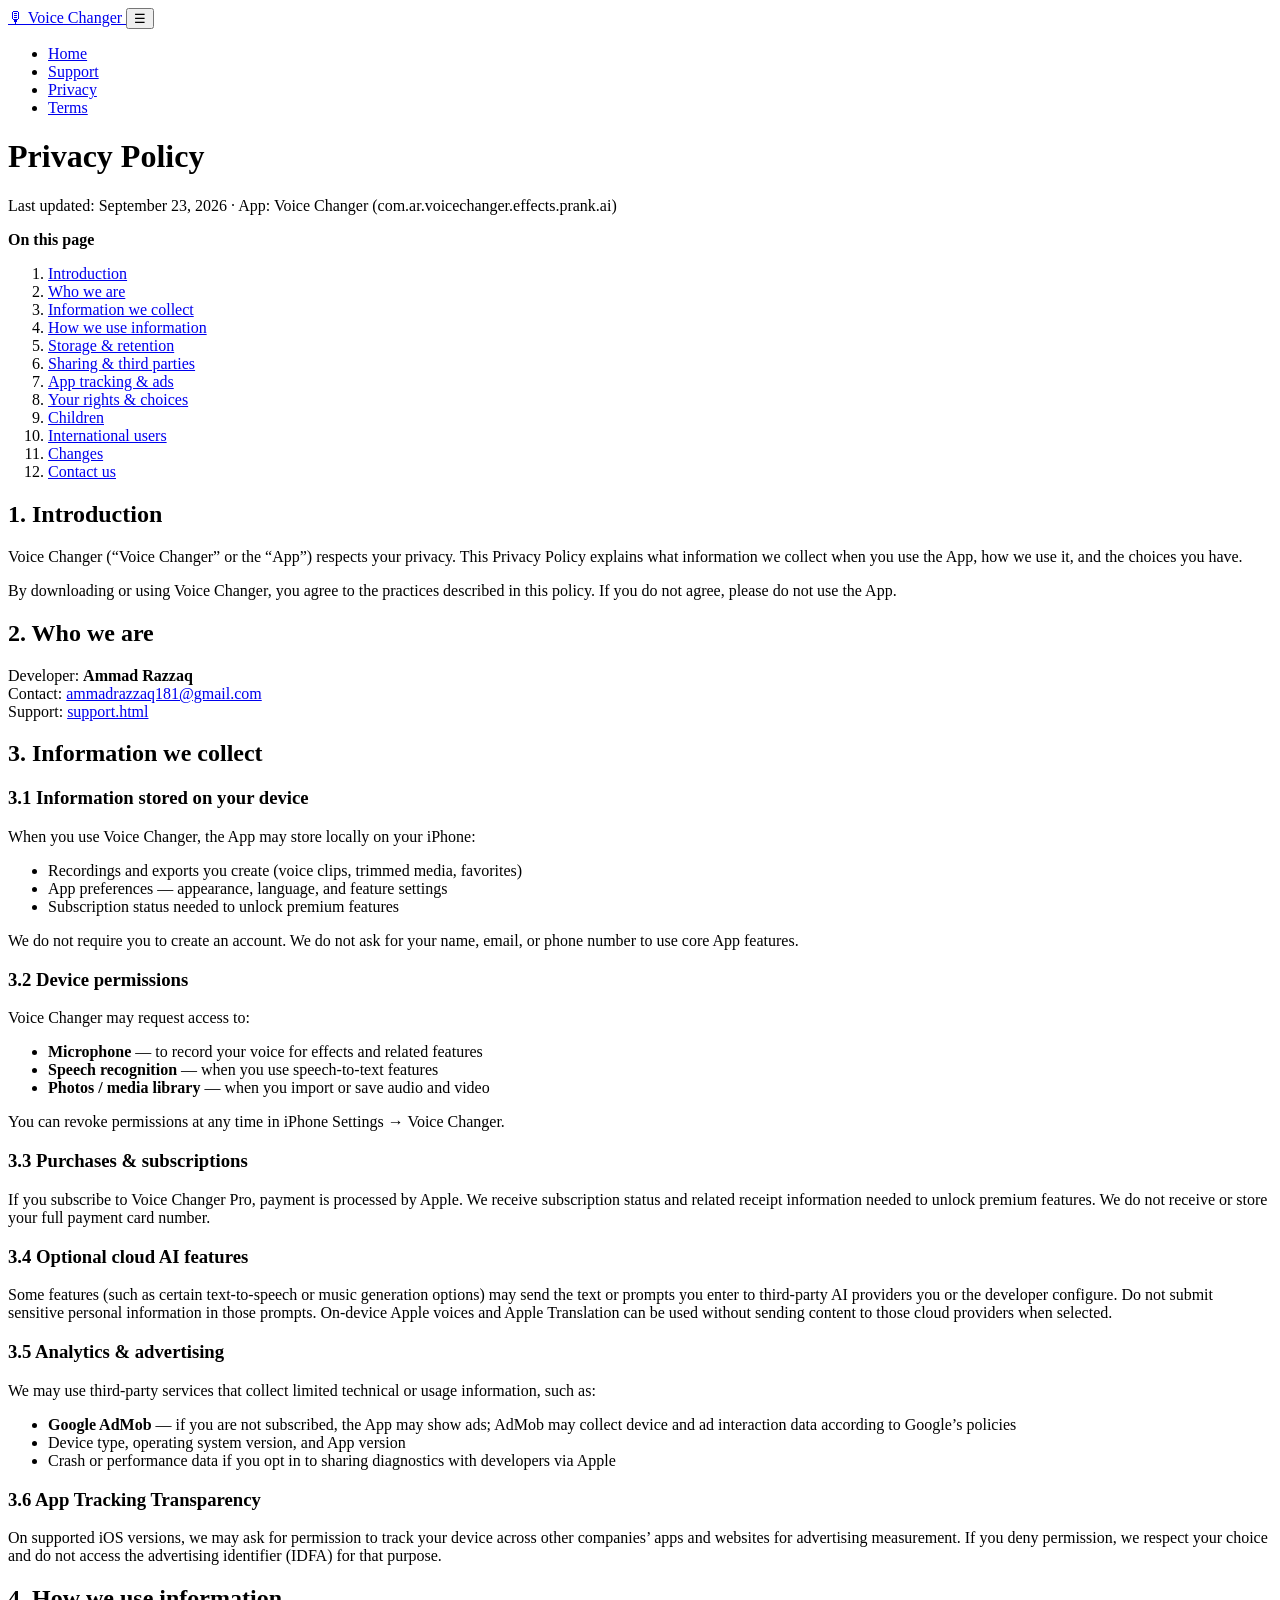
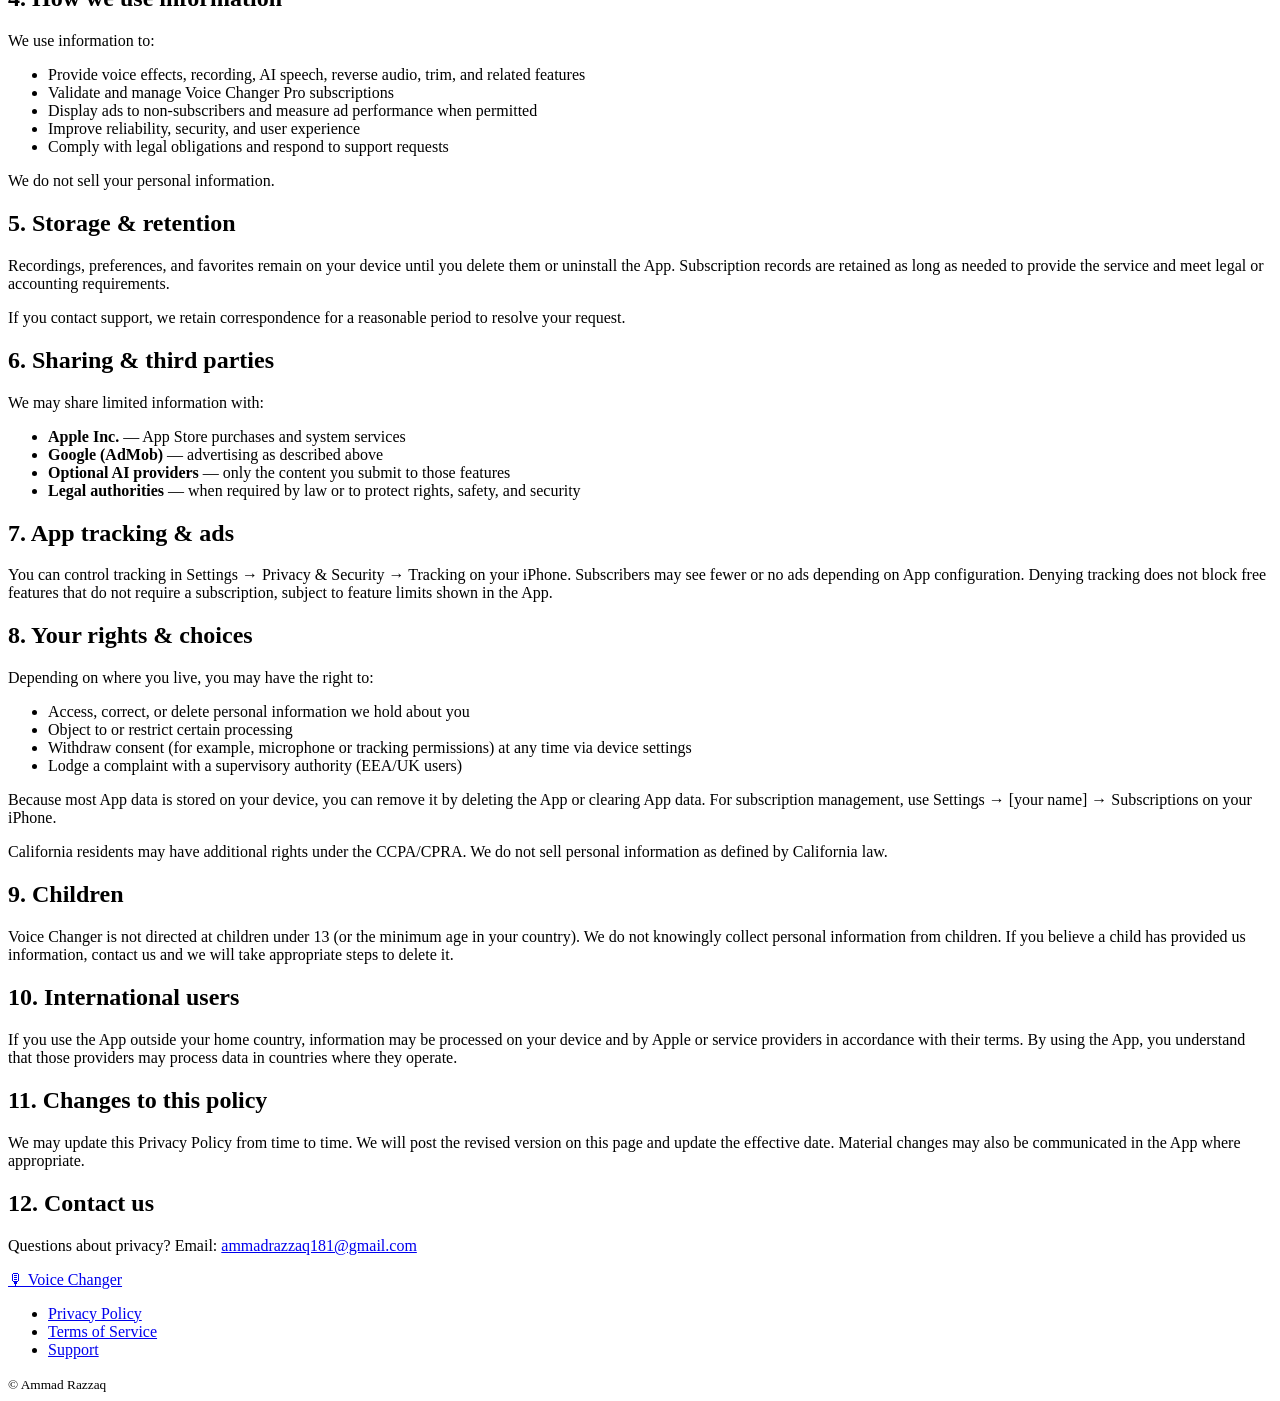
==== privacy.html @ 70573726 "Add privacy policy for Voice Changer app This file contains the privacy policy for the Voice Changer" ====
<!DOCTYPE html>
<html lang="en">
<head>
  <meta charset="utf-8" />
  <meta name="viewport" content="width=device-width, initial-scale=1" />
  <meta name="description" content="Privacy Policy for Voice Changer by Ammad Razzaq." />
  <title>Privacy Policy — Voice Changer</title>
  <link rel="preconnect" href="https://fonts.googleapis.com" />
  <link rel="preconnect" href="https://fonts.gstatic.com" crossorigin />
  <link href="https://fonts.googleapis.com/css2?family=DM+Sans:ital,opsz,wght@0,9..40,400;0,9..40,500;0,9..40,600;0,9..40,700;1,9..40,400&family=JetBrains+Mono:wght@400;500&family=Sora:wght@600;700&display=swap" rel="stylesheet" />
  <link rel="stylesheet" href="css/site.css" />
</head>
<body>
  <nav class="site-nav" aria-label="Primary">
    <div class="wrap site-nav__inner">
      <a class="brand" href="index.html">
        <span class="brand__mark" aria-hidden="true">🎙</span>
        Voice Changer
      </a>
      <button class="nav-toggle" type="button" data-nav-toggle aria-expanded="false" aria-label="Menu">☰</button>
      <ul class="nav-links" data-nav-menu>
        <li><a href="index.html">Home</a></li>
        <li><a href="support.html">Support</a></li>
        <li><a href="privacy.html" aria-current="page">Privacy</a></li>
        <li><a href="terms.html">Terms</a></li>
      </ul>
    </div>
  </nav>

  <header class="page-header wrap--legal wrap">
    <h1>Privacy Policy</h1>
    <p class="meta">Last updated: September 23, 2026 · App: Voice Changer (com.ar.voicechanger.effects.prank.ai)</p>
  </header>

  <main class="wrap wrap--legal">
    <article class="legal-card">
      <nav class="toc" aria-label="On this page">
        <strong>On this page</strong>
        <ol>
          <li><a href="#introduction">Introduction</a></li>
          <li><a href="#who">Who we are</a></li>
          <li><a href="#collect">Information we collect</a></li>
          <li><a href="#use">How we use information</a></li>
          <li><a href="#storage">Storage &amp; retention</a></li>
          <li><a href="#sharing">Sharing &amp; third parties</a></li>
          <li><a href="#tracking">App tracking &amp; ads</a></li>
          <li><a href="#rights">Your rights &amp; choices</a></li>
          <li><a href="#children">Children</a></li>
          <li><a href="#international">International users</a></li>
          <li><a href="#changes">Changes</a></li>
          <li><a href="#contact">Contact us</a></li>
        </ol>
      </nav>

      <h2 id="introduction">1. Introduction</h2>
      <p>
        Voice Changer (“Voice Changer” or the “App”) respects your privacy. This Privacy Policy explains what information we collect when you use the App, how we use it, and the choices you have.
      </p>
      <p>
        By downloading or using Voice Changer, you agree to the practices described in this policy. If you do not agree, please do not use the App.
      </p>

      <h2 id="who">2. Who we are</h2>
      <p>
        Developer: <strong>Ammad Razzaq</strong><br />
        Contact: <a href="mailto:ammadrazzaq181@gmail.com">ammadrazzaq181@gmail.com</a><br />
        Support: <a href="support.html">support.html</a>
      </p>

      <h2 id="collect">3. Information we collect</h2>

      <h3>3.1 Information stored on your device</h3>
      <p>When you use Voice Changer, the App may store locally on your iPhone:</p>
      <ul>
        <li>Recordings and exports you create (voice clips, trimmed media, favorites)</li>
        <li>App preferences — appearance, language, and feature settings</li>
        <li>Subscription status needed to unlock premium features</li>
      </ul>
      <p>We do not require you to create an account. We do not ask for your name, email, or phone number to use core App features.</p>

      <h3>3.2 Device permissions</h3>
      <p>Voice Changer may request access to:</p>
      <ul>
        <li><strong>Microphone</strong> — to record your voice for effects and related features</li>
        <li><strong>Speech recognition</strong> — when you use speech-to-text features</li>
        <li><strong>Photos / media library</strong> — when you import or save audio and video</li>
      </ul>
      <p>You can revoke permissions at any time in iPhone Settings → Voice Changer.</p>

      <h3>3.3 Purchases &amp; subscriptions</h3>
      <p>
        If you subscribe to Voice Changer Pro, payment is processed by Apple. We receive subscription status and related receipt information needed to unlock premium features. We do not receive or store your full payment card number.
      </p>

      <h3>3.4 Optional cloud AI features</h3>
      <p>
        Some features (such as certain text-to-speech or music generation options) may send the text or prompts you enter to third-party AI providers you or the developer configure. Do not submit sensitive personal information in those prompts. On-device Apple voices and Apple Translation can be used without sending content to those cloud providers when selected.
      </p>

      <h3>3.5 Analytics &amp; advertising</h3>
      <p>We may use third-party services that collect limited technical or usage information, such as:</p>
      <ul>
        <li><strong>Google AdMob</strong> — if you are not subscribed, the App may show ads; AdMob may collect device and ad interaction data according to Google’s policies</li>
        <li>Device type, operating system version, and App version</li>
        <li>Crash or performance data if you opt in to sharing diagnostics with developers via Apple</li>
      </ul>

      <h3>3.6 App Tracking Transparency</h3>
      <p>
        On supported iOS versions, we may ask for permission to track your device across other companies’ apps and websites for advertising measurement. If you deny permission, we respect your choice and do not access the advertising identifier (IDFA) for that purpose.
      </p>

      <h2 id="use">4. How we use information</h2>
      <p>We use information to:</p>
      <ul>
        <li>Provide voice effects, recording, AI speech, reverse audio, trim, and related features</li>
        <li>Validate and manage Voice Changer Pro subscriptions</li>
        <li>Display ads to non-subscribers and measure ad performance when permitted</li>
        <li>Improve reliability, security, and user experience</li>
        <li>Comply with legal obligations and respond to support requests</li>
      </ul>
      <p>We do not sell your personal information.</p>

      <h2 id="storage">5. Storage &amp; retention</h2>
      <p>
        Recordings, preferences, and favorites remain on your device until you delete them or uninstall the App. Subscription records are retained as long as needed to provide the service and meet legal or accounting requirements.
      </p>
      <p>If you contact support, we retain correspondence for a reasonable period to resolve your request.</p>

      <h2 id="sharing">6. Sharing &amp; third parties</h2>
      <p>We may share limited information with:</p>
      <ul>
        <li><strong>Apple Inc.</strong> — App Store purchases and system services</li>
        <li><strong>Google (AdMob)</strong> — advertising as described above</li>
        <li><strong>Optional AI providers</strong> — only the content you submit to those features</li>
        <li><strong>Legal authorities</strong> — when required by law or to protect rights, safety, and security</li>
      </ul>

      <h2 id="tracking">7. App tracking &amp; ads</h2>
      <p>
        You can control tracking in Settings → Privacy &amp; Security → Tracking on your iPhone. Subscribers may see fewer or no ads depending on App configuration. Denying tracking does not block free features that do not require a subscription, subject to feature limits shown in the App.
      </p>

      <h2 id="rights">8. Your rights &amp; choices</h2>
      <p>Depending on where you live, you may have the right to:</p>
      <ul>
        <li>Access, correct, or delete personal information we hold about you</li>
        <li>Object to or restrict certain processing</li>
        <li>Withdraw consent (for example, microphone or tracking permissions) at any time via device settings</li>
        <li>Lodge a complaint with a supervisory authority (EEA/UK users)</li>
      </ul>
      <p>
        Because most App data is stored on your device, you can remove it by deleting the App or clearing App data. For subscription management, use Settings → [your name] → Subscriptions on your iPhone.
      </p>
      <p>California residents may have additional rights under the CCPA/CPRA. We do not sell personal information as defined by California law.</p>

      <h2 id="children">9. Children</h2>
      <p>
        Voice Changer is not directed at children under 13 (or the minimum age in your country). We do not knowingly collect personal information from children. If you believe a child has provided us information, contact us and we will take appropriate steps to delete it.
      </p>

      <h2 id="international">10. International users</h2>
      <p>
        If you use the App outside your home country, information may be processed on your device and by Apple or service providers in accordance with their terms. By using the App, you understand that those providers may process data in countries where they operate.
      </p>

      <h2 id="changes">11. Changes to this policy</h2>
      <p>
        We may update this Privacy Policy from time to time. We will post the revised version on this page and update the effective date. Material changes may also be communicated in the App where appropriate.
      </p>

      <h2 id="contact">12. Contact us</h2>
      <p>
        Questions about privacy? Email:
        <a href="mailto:ammadrazzaq181@gmail.com">ammadrazzaq181@gmail.com</a>
      </p>
    </article>
  </main>

  <footer class="site-footer">
    <div class="wrap site-footer__inner">
      <a class="brand" href="index.html">
        <span class="brand__mark" aria-hidden="true">🎙</span>
        Voice Changer
      </a>
      <ul class="footer-links">
        <li><a href="privacy.html">Privacy Policy</a></li>
        <li><a href="terms.html">Terms of Service</a></li>
        <li><a href="support.html">Support</a></li>
      </ul>
      <small>© <span id="year"></span> Ammad Razzaq</small>
    </div>
  </footer>

  <script src="js/site.js"></script>
</body>
</html>
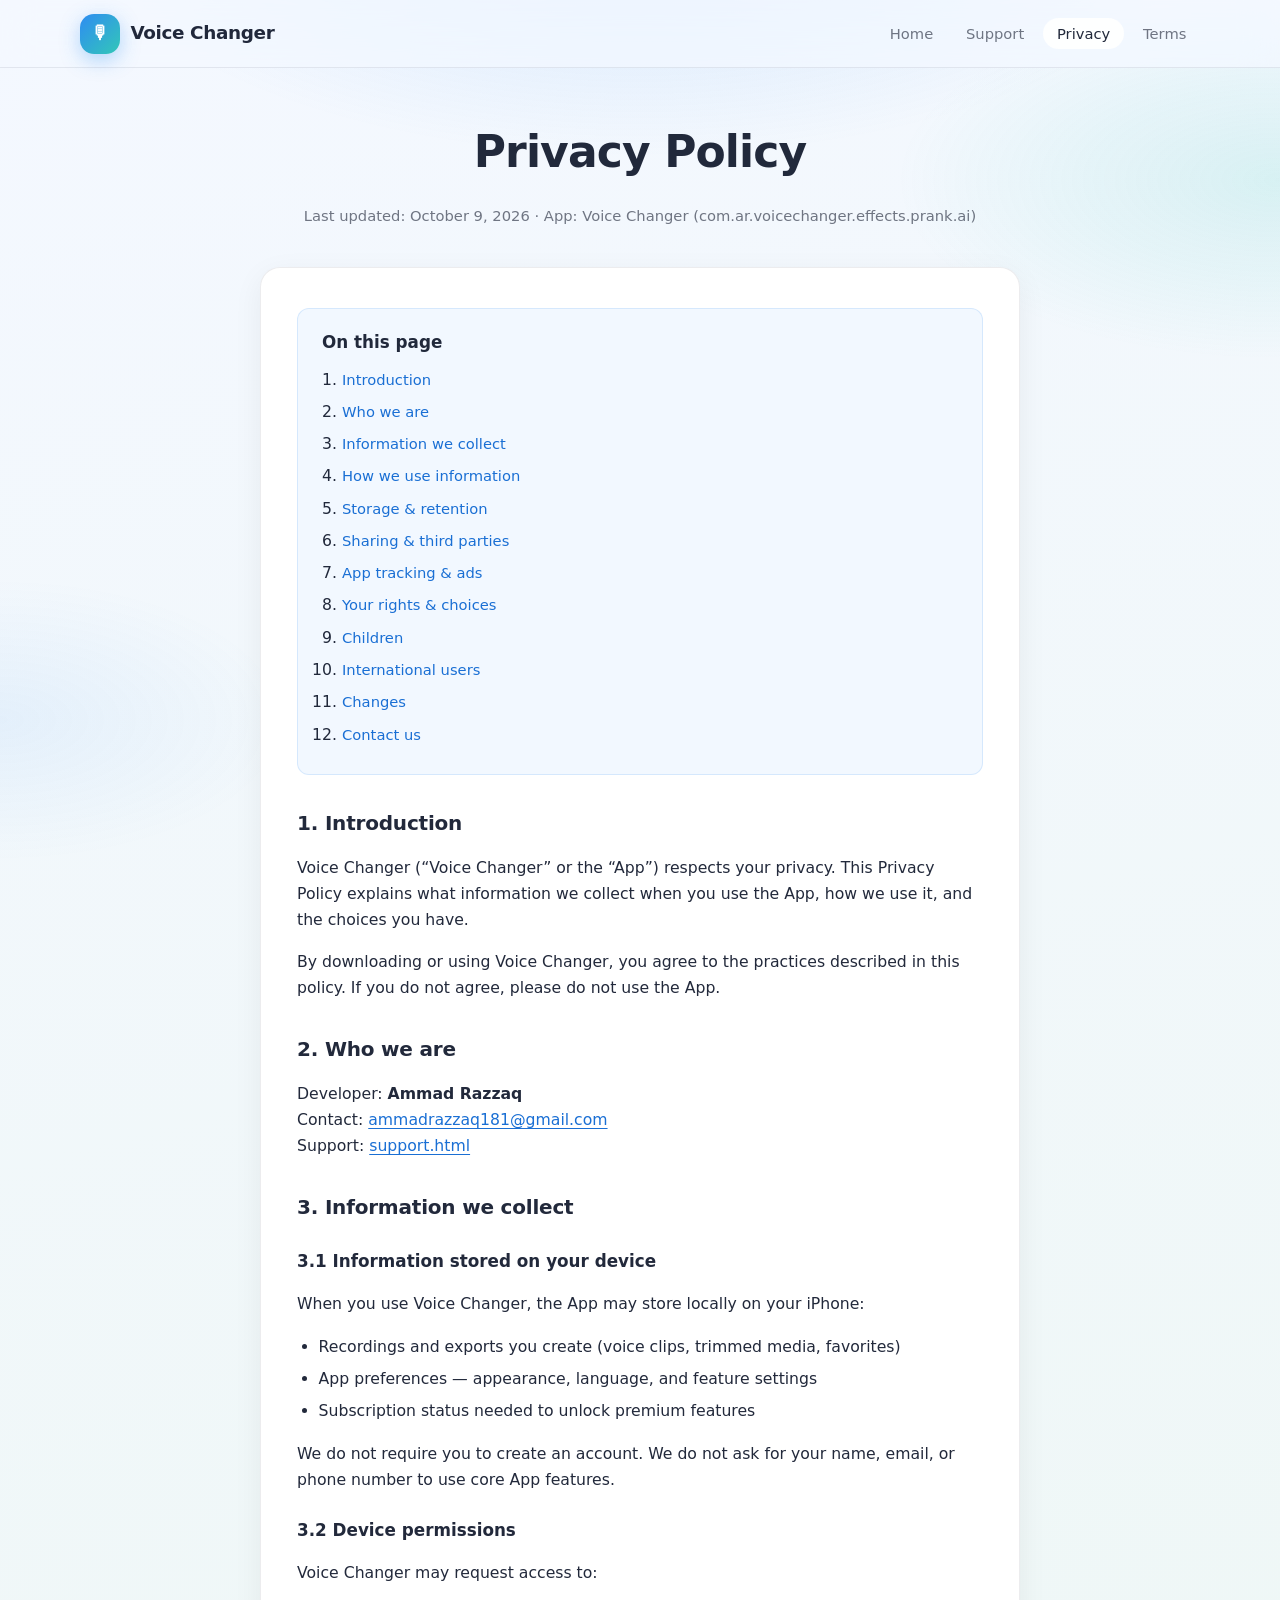
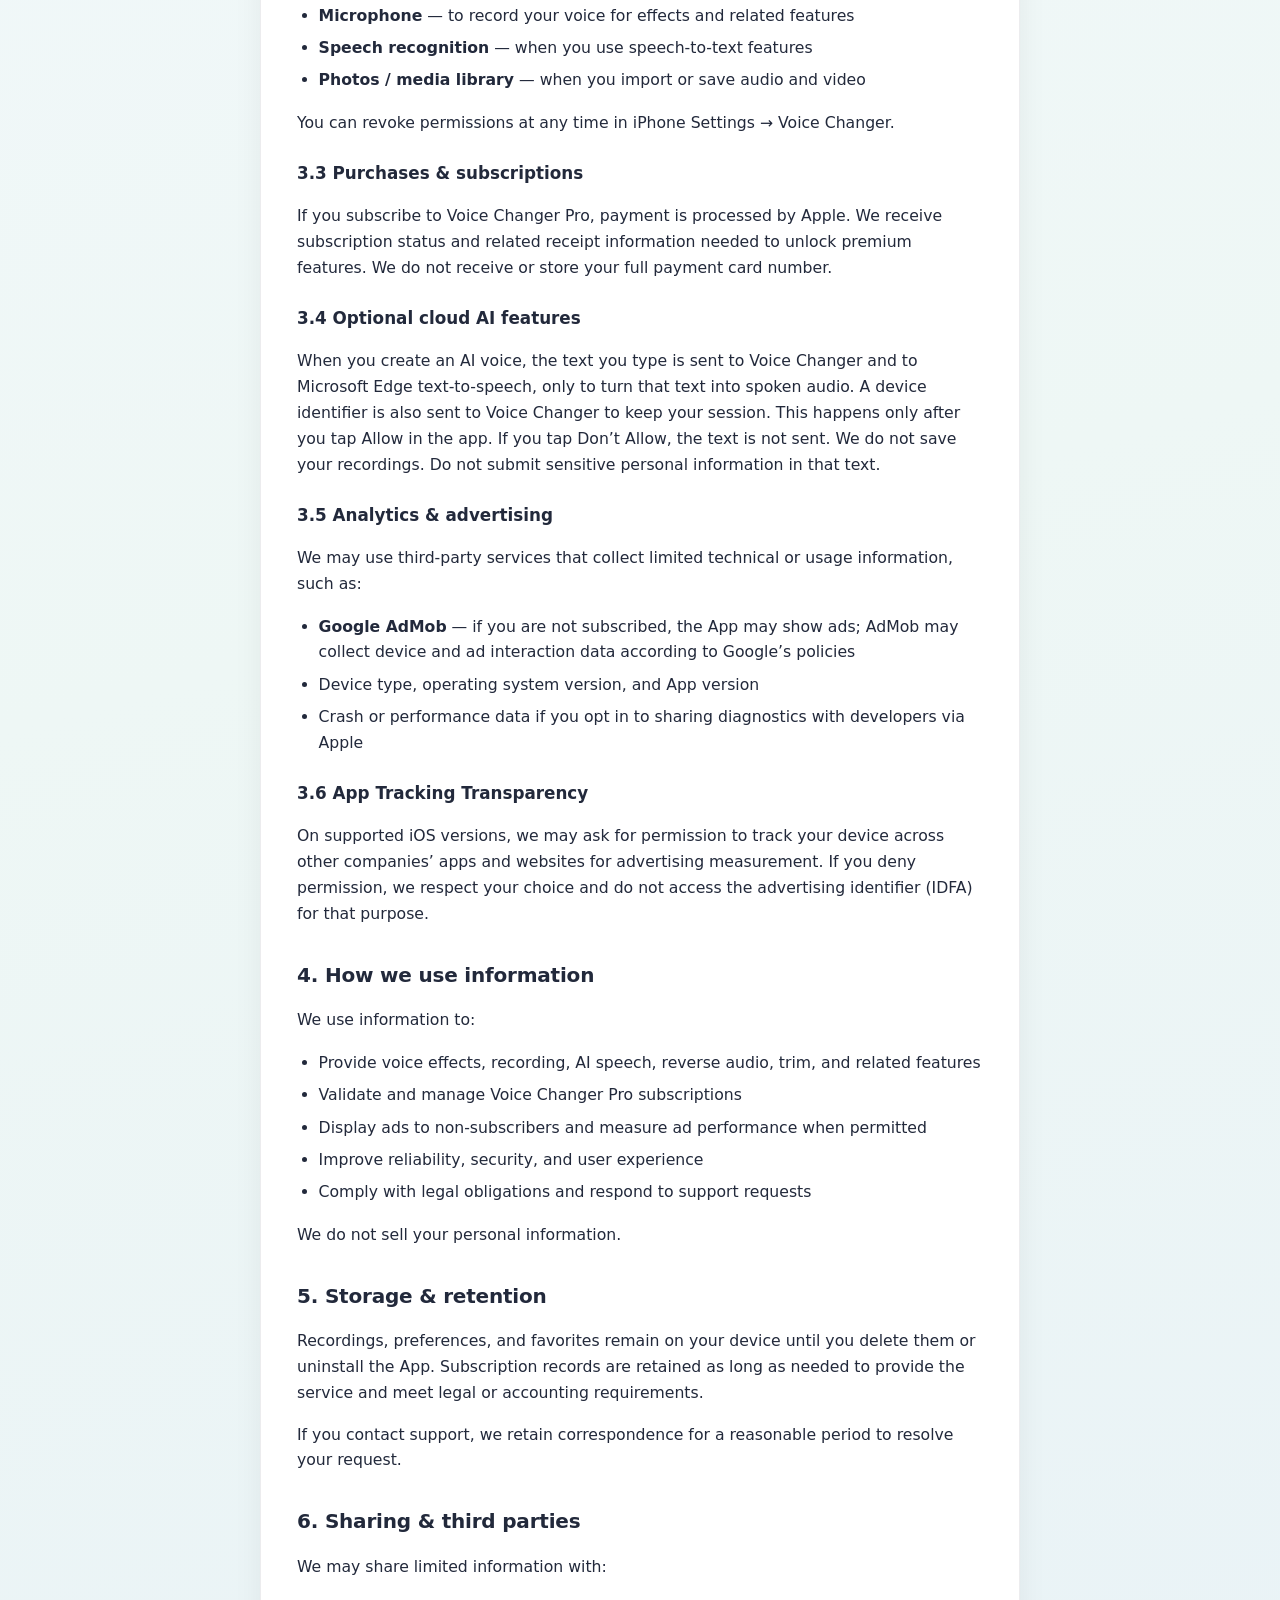
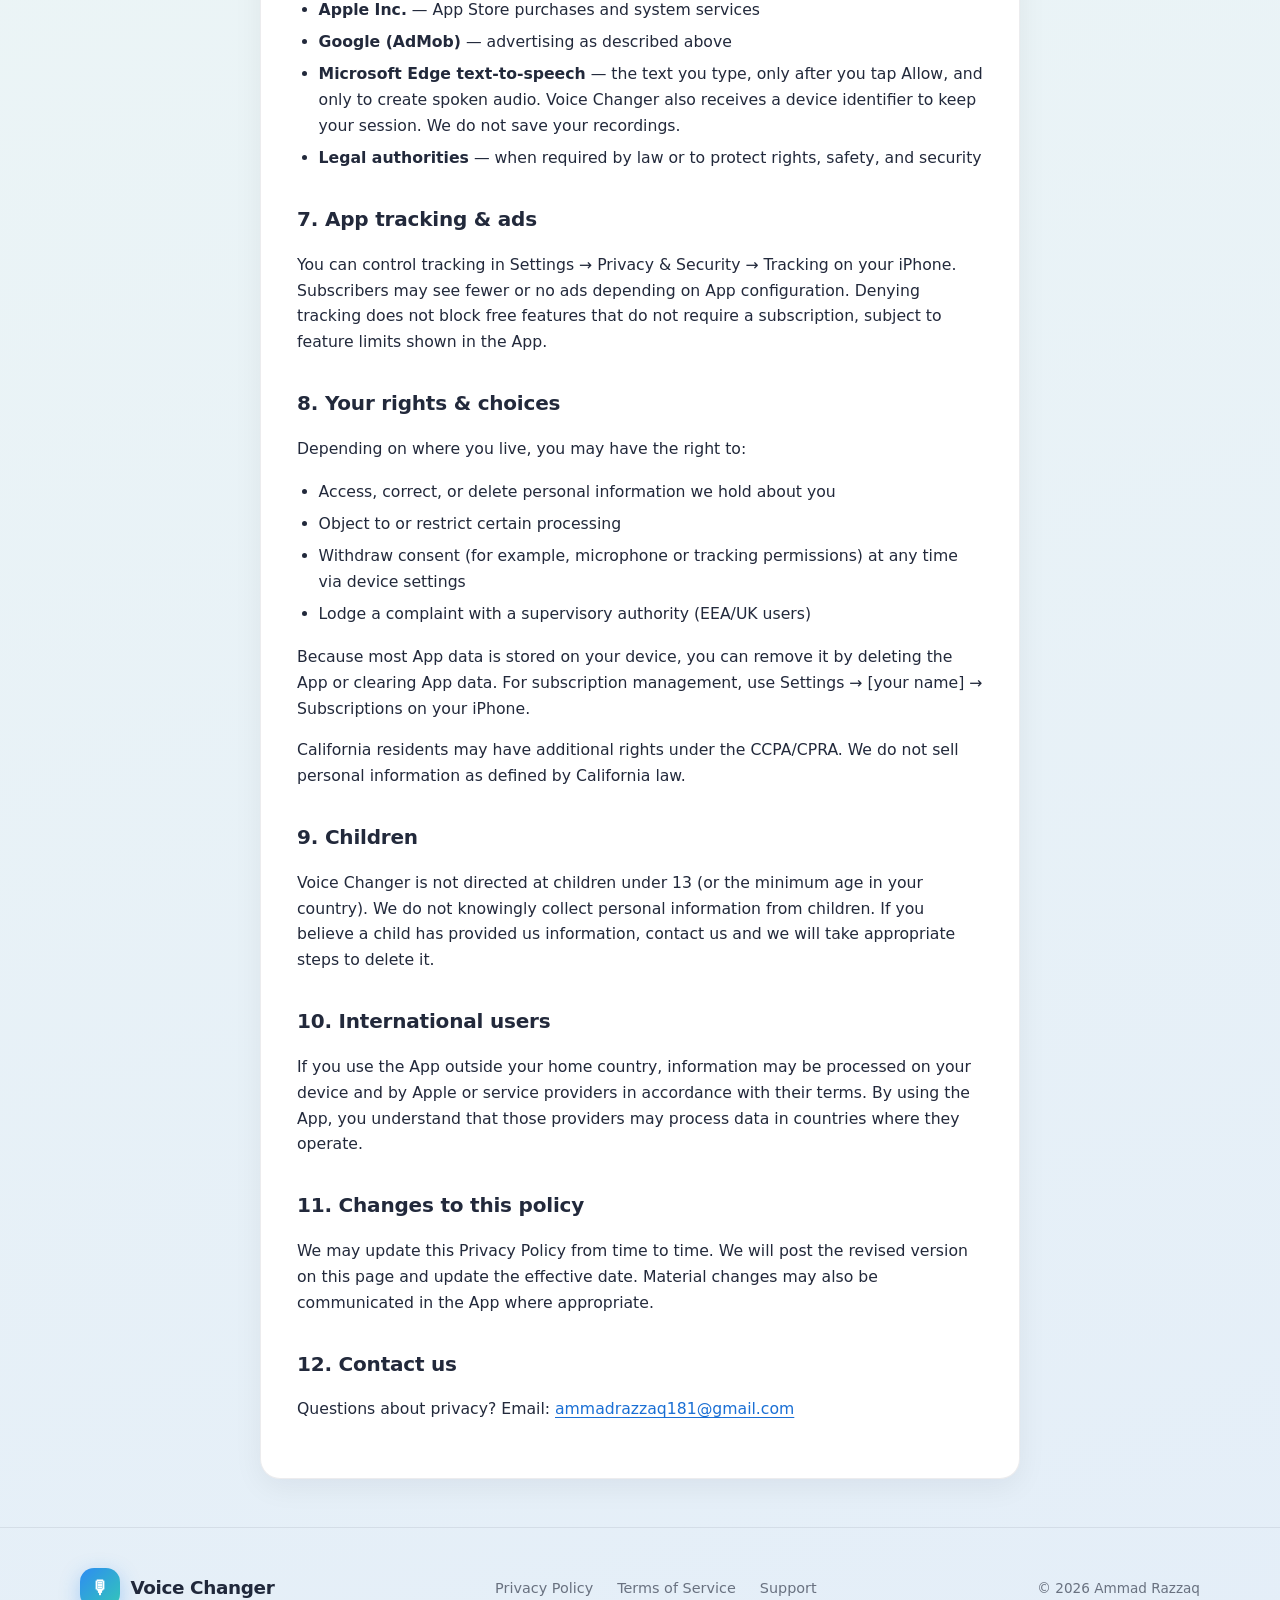
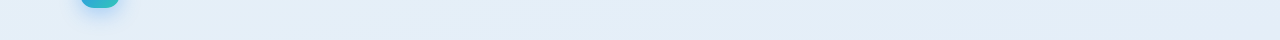
==== commit 16fc6d43: "Update privacy.html" ====
--- a/privacy.html
+++ b/privacy.html
@@ -29,7 +29,7 @@
 
   <header class="page-header wrap--legal wrap">
     <h1>Privacy Policy</h1>
-    <p class="meta">Last updated: September 23, 2026 · App: Voice Changer (com.ar.voicechanger.effects.prank.ai)</p>
+    <p class="meta">Last updated: October 9, 2026 · App: Voice Changer (com.ar.voicechanger.effects.prank.ai)</p>
   </header>
 
   <main class="wrap wrap--legal">
@@ -94,7 +94,7 @@
 
       <h3>3.4 Optional cloud AI features</h3>
       <p>
-        Some features (such as certain text-to-speech or music generation options) may send the text or prompts you enter to third-party AI providers you or the developer configure. Do not submit sensitive personal information in those prompts. On-device Apple voices and Apple Translation can be used without sending content to those cloud providers when selected.
+        When you create an AI voice, the text you type is sent to Voice Changer and to Microsoft Edge text-to-speech, only to turn that text into spoken audio. A device identifier is also sent to Voice Changer to keep your session. This happens only after you tap Allow in the app. If you tap Don’t Allow, the text is not sent. We do not save your recordings. Do not submit sensitive personal information in that text.
       </p>
 
       <h3>3.5 Analytics &amp; advertising</h3>
@@ -132,7 +132,7 @@
       <ul>
         <li><strong>Apple Inc.</strong> — App Store purchases and system services</li>
         <li><strong>Google (AdMob)</strong> — advertising as described above</li>
-        <li><strong>Optional AI providers</strong> — only the content you submit to those features</li>
+        <li><strong>Microsoft Edge text-to-speech</strong> — the text you type, only after you tap Allow, and only to create spoken audio. Voice Changer also receives a device identifier to keep your session. We do not save your recordings.</li>
         <li><strong>Legal authorities</strong> — when required by law or to protect rights, safety, and security</li>
       </ul>
 
--- a/css/site.css
+++ b/css/site.css
@@ -0,0 +1,839 @@
+/* Voice Changer — GitHub Pages shared styles */
+
+:root {
+  --accent: #2e8cf2;
+  --accent-deep: #1a6fd4;
+  --accent-glow: rgba(46, 140, 242, 0.28);
+  --teal: #33c7b8;
+  --teal-deep: #1e9e92;
+  --bg-top: #f4f8ff;
+  --bg-bottom: #eef7f5;
+  --surface: rgba(255, 255, 255, 0.82);
+  --surface-solid: #ffffff;
+  --stroke: rgba(15, 23, 42, 0.08);
+  --text: rgba(15, 23, 42, 0.92);
+  --text-muted: rgba(15, 23, 42, 0.58);
+  --brand: #2e8cf2;
+  --brand-deep: #1a6fd4;
+  --live: #2ec873;
+  --radius: 20px;
+  --radius-sm: 12px;
+  --shadow: 0 24px 60px rgba(15, 23, 42, 0.08);
+  --shadow-soft: 0 8px 30px rgba(15, 23, 42, 0.06);
+  --max: 1120px;
+  --legal-max: 760px;
+  --font-display: "Sora", system-ui, sans-serif;
+  --font-body: "DM Sans", system-ui, sans-serif;
+  --font-mono: "JetBrains Mono", ui-monospace, monospace;
+}
+
+*,
+*::before,
+*::after {
+  box-sizing: border-box;
+}
+
+html {
+  scroll-behavior: smooth;
+}
+
+body {
+  margin: 0;
+  min-height: 100vh;
+  font-family: var(--font-body);
+  font-size: 1.05rem;
+  line-height: 1.65;
+  color: var(--text);
+  background: linear-gradient(165deg, var(--bg-top) 0%, var(--bg-bottom) 45%, #e4eef8 100%);
+  -webkit-font-smoothing: antialiased;
+  overflow-x: hidden;
+}
+
+body::before {
+  content: "";
+  position: fixed;
+  inset: 0;
+  pointer-events: none;
+  background:
+    radial-gradient(ellipse 80% 50% at 50% -10%, rgba(46, 140, 242, 0.16), transparent 55%),
+    radial-gradient(ellipse 60% 40% at 100% 20%, rgba(51, 199, 184, 0.14), transparent 50%),
+    radial-gradient(ellipse 50% 35% at 0% 80%, rgba(46, 140, 242, 0.07), transparent 45%);
+  z-index: -1;
+}
+
+a {
+  color: var(--brand-deep);
+  text-decoration-thickness: 1px;
+  text-underline-offset: 3px;
+}
+
+a:hover {
+  color: var(--teal-deep);
+}
+
+img {
+  max-width: 100%;
+  height: auto;
+}
+
+.wrap {
+  width: min(var(--max), calc(100% - 2rem));
+  margin-inline: auto;
+}
+
+.wrap--legal {
+  width: min(var(--legal-max), calc(100% - 2rem));
+  margin-inline: auto;
+}
+
+/* —— Nav —— */
+.site-nav {
+  position: sticky;
+  top: 0;
+  z-index: 100;
+  padding: 0.85rem 0;
+  backdrop-filter: blur(18px) saturate(1.4);
+  -webkit-backdrop-filter: blur(18px) saturate(1.4);
+  background: rgba(244, 248, 255, 0.72);
+  border-bottom: 1px solid var(--stroke);
+}
+
+.site-nav__inner {
+  display: flex;
+  align-items: center;
+  justify-content: space-between;
+  gap: 1rem;
+}
+
+.brand {
+  display: inline-flex;
+  align-items: center;
+  gap: 0.65rem;
+  text-decoration: none;
+  color: var(--text);
+  font-family: var(--font-display);
+  font-weight: 700;
+  font-size: 1.15rem;
+  letter-spacing: -0.02em;
+}
+
+.brand:hover {
+  color: var(--text);
+}
+
+.brand__mark {
+  width: 40px;
+  height: 40px;
+  border-radius: 14px;
+  background: linear-gradient(135deg, var(--brand) 0%, var(--teal) 100%);
+  display: grid;
+  place-items: center;
+  box-shadow: 0 6px 20px rgba(46, 140, 242, 0.35);
+  flex-shrink: 0;
+  font-size: 1.15rem;
+  line-height: 1;
+  color: #fff;
+}
+
+.nav-links {
+  display: flex;
+  align-items: center;
+  gap: 0.35rem;
+  list-style: none;
+  margin: 0;
+  padding: 0;
+}
+
+.nav-links a {
+  text-decoration: none;
+  color: var(--text-muted);
+  font-size: 0.92rem;
+  font-weight: 500;
+  padding: 0.45rem 0.85rem;
+  border-radius: 999px;
+  transition: background 0.2s, color 0.2s;
+}
+
+.nav-links a:hover,
+.nav-links a[aria-current="page"] {
+  color: var(--text);
+  background: rgba(255, 255, 255, 0.85);
+}
+
+.nav-toggle {
+  display: none;
+  background: var(--surface-solid);
+  border: 1px solid var(--stroke);
+  border-radius: 10px;
+  padding: 0.5rem 0.65rem;
+  cursor: pointer;
+}
+
+/* —— Reveal animations —— */
+.reveal {
+  opacity: 0;
+  transform: translateY(28px);
+  transition:
+    opacity 0.7s cubic-bezier(0.22, 1, 0.36, 1),
+    transform 0.7s cubic-bezier(0.22, 1, 0.36, 1);
+}
+
+.reveal.is-in {
+  opacity: 1;
+  transform: translateY(0);
+}
+
+.reveal-delay-1 { transition-delay: 0.08s; }
+.reveal-delay-2 { transition-delay: 0.16s; }
+.reveal-delay-3 { transition-delay: 0.24s; }
+.reveal-delay-4 { transition-delay: 0.32s; }
+.reveal-delay-5 { transition-delay: 0.4s; }
+
+@media (prefers-reduced-motion: reduce) {
+  .reveal {
+    opacity: 1;
+    transform: none;
+    transition: none;
+  }
+}
+
+/* —— Hero —— */
+.hero {
+  padding: 4.5rem 0 3rem;
+}
+
+.hero__grid {
+  display: grid;
+  grid-template-columns: 1.05fr 0.95fr;
+  gap: 3rem;
+  align-items: center;
+}
+
+.hero__eyebrow {
+  display: inline-flex;
+  align-items: center;
+  gap: 0.5rem;
+  font-size: 0.8rem;
+  font-weight: 600;
+  letter-spacing: 0.12em;
+  text-transform: uppercase;
+  color: var(--brand-deep);
+  background: rgba(46, 140, 242, 0.1);
+  border: 1px solid rgba(46, 140, 242, 0.22);
+  padding: 0.35rem 0.85rem;
+  border-radius: 999px;
+  margin-bottom: 1.25rem;
+}
+
+.hero__eyebrow .dot {
+  width: 8px;
+  height: 8px;
+  border-radius: 50%;
+  background: var(--live);
+  box-shadow: 0 0 0 4px rgba(46, 200, 115, 0.25);
+  animation: pulse-dot 2s ease-in-out infinite;
+}
+
+@keyframes pulse-dot {
+  0%, 100% { box-shadow: 0 0 0 4px rgba(46, 200, 115, 0.25); }
+  50% { box-shadow: 0 0 0 8px rgba(46, 200, 115, 0.08); }
+}
+
+.hero h1 {
+  font-family: var(--font-display);
+  font-size: clamp(2.4rem, 5vw, 3.5rem);
+  line-height: 1.08;
+  letter-spacing: -0.03em;
+  margin: 0 0 1.25rem;
+}
+
+.hero h1 em,
+.section__title em {
+  font-style: italic;
+  font-weight: 600;
+  background: linear-gradient(120deg, var(--brand-deep), var(--teal));
+  -webkit-background-clip: text;
+  background-clip: text;
+  color: transparent;
+}
+
+.hero__lead {
+  font-size: 1.15rem;
+  color: var(--text-muted);
+  max-width: 40ch;
+  margin: 0 0 2rem;
+}
+
+.hero__cta {
+  display: flex;
+  flex-wrap: wrap;
+  gap: 0.85rem;
+  align-items: center;
+}
+
+.btn {
+  display: inline-flex;
+  align-items: center;
+  justify-content: center;
+  gap: 0.5rem;
+  padding: 0.9rem 1.5rem;
+  border-radius: 999px;
+  font-weight: 600;
+  font-size: 0.98rem;
+  text-decoration: none;
+  border: none;
+  cursor: pointer;
+  transition: transform 0.2s, box-shadow 0.2s;
+}
+
+.btn--primary {
+  background: linear-gradient(135deg, var(--brand), var(--teal-deep));
+  color: white;
+  box-shadow: 0 12px 32px rgba(46, 140, 242, 0.32);
+}
+
+.btn--primary:hover {
+  color: white;
+  transform: translateY(-2px);
+  box-shadow: 0 16px 40px rgba(46, 140, 242, 0.38);
+}
+
+.btn--ghost {
+  background: var(--surface-solid);
+  color: var(--text);
+  border: 1px solid var(--stroke);
+  box-shadow: var(--shadow-soft);
+}
+
+.btn--ghost:hover {
+  color: var(--text);
+  transform: translateY(-1px);
+}
+
+/* —— Code window (motion, Voice Changer content) —— */
+.code-window {
+  position: relative;
+  justify-self: center;
+  width: min(380px, 100%);
+  border-radius: 18px;
+  overflow: hidden;
+  background: #0d1117;
+  box-shadow: var(--shadow), 0 0 0 1px rgba(255, 255, 255, 0.06) inset;
+  font-family: var(--font-mono);
+  font-size: 0.78rem;
+  line-height: 1.55;
+}
+
+.code-window__bar {
+  display: flex;
+  align-items: center;
+  gap: 0.4rem;
+  padding: 0.75rem 1rem;
+  background: #161b22;
+  border-bottom: 1px solid rgba(255, 255, 255, 0.06);
+}
+
+.code-window__dot {
+  width: 10px;
+  height: 10px;
+  border-radius: 50%;
+}
+
+.code-window__dot--r { background: #ff5f56; }
+.code-window__dot--y { background: #ffbd2e; }
+.code-window__dot--g { background: #27c93f; }
+
+.code-window__title {
+  margin-left: 0.5rem;
+  color: rgba(255, 255, 255, 0.45);
+  font-size: 0.72rem;
+}
+
+.code-window__body {
+  padding: 1.15rem 1.25rem 1.4rem;
+  color: #c9d1d9;
+  min-height: 220px;
+}
+
+.code-window .kw { color: #ff7b72; }
+.code-window .fn { color: #d2a8ff; }
+.code-window .str { color: #a5d6ff; }
+.code-window .cm { color: #8b949e; }
+.code-window .num { color: #79c0ff; }
+.code-window .op { color: #ff7b72; }
+
+.code-line {
+  opacity: 0;
+  transform: translateX(-6px);
+  animation: type-line 0.5s cubic-bezier(0.22, 1, 0.36, 1) forwards;
+}
+
+.code-line:nth-child(1) { animation-delay: 0.15s; }
+.code-line:nth-child(2) { animation-delay: 0.35s; }
+.code-line:nth-child(3) { animation-delay: 0.55s; }
+.code-line:nth-child(4) { animation-delay: 0.75s; }
+.code-line:nth-child(5) { animation-delay: 0.95s; }
+.code-line:nth-child(6) { animation-delay: 1.15s; }
+.code-line:nth-child(7) { animation-delay: 1.35s; }
+
+@keyframes type-line {
+  to { opacity: 1; transform: translateX(0); }
+}
+
+.cursor-blink::after {
+  content: "▋";
+  color: var(--teal);
+  animation: blink 1s step-end infinite;
+  margin-left: 2px;
+}
+
+@keyframes blink {
+  50% { opacity: 0; }
+}
+
+/* —— Phone mock —— */
+.phone-mock {
+  position: relative;
+  justify-self: center;
+  width: min(300px, 100%);
+  margin-top: 1.25rem;
+}
+
+.phone-mock__frame {
+  border-radius: 36px;
+  padding: 12px;
+  background: linear-gradient(160deg, #0d0f17 0%, #171820 100%);
+  box-shadow: var(--shadow), 0 0 0 1px rgba(255, 255, 255, 0.08) inset;
+}
+
+.phone-mock__screen {
+  border-radius: 28px;
+  overflow: hidden;
+  aspect-ratio: 9 / 16;
+  background: linear-gradient(180deg, #0f172a 0%, #1e293b 100%);
+  display: flex;
+  flex-direction: column;
+  color: #fff;
+}
+
+.phone-mock__header {
+  padding: 1.1rem 1.25rem 0.5rem;
+  font-family: var(--font-display);
+  font-weight: 700;
+  font-size: 0.95rem;
+  display: flex;
+  justify-content: space-between;
+  align-items: center;
+}
+
+.phone-mock__badge {
+  font-size: 0.65rem;
+  font-weight: 600;
+  letter-spacing: 0.06em;
+  text-transform: uppercase;
+  background: rgba(46, 140, 242, 0.25);
+  color: #93c5fd;
+  padding: 0.25rem 0.55rem;
+  border-radius: 999px;
+}
+
+.phone-mock__body {
+  padding: 0.75rem 1rem 1.25rem;
+  display: flex;
+  flex-direction: column;
+  gap: 0.75rem;
+  flex: 1;
+}
+
+.wave-wrap {
+  background: rgba(255, 255, 255, 0.06);
+  border-radius: 16px;
+  padding: 1.25rem 1rem;
+  display: flex;
+  align-items: flex-end;
+  justify-content: center;
+  gap: 4px;
+  height: 88px;
+}
+
+.wave-bar {
+  width: 5px;
+  border-radius: 999px;
+  background: linear-gradient(180deg, var(--teal), var(--brand));
+  animation: wave 1.1s ease-in-out infinite;
+}
+
+.wave-bar:nth-child(1) { height: 28%; animation-delay: 0s; }
+.wave-bar:nth-child(2) { height: 55%; animation-delay: 0.1s; }
+.wave-bar:nth-child(3) { height: 80%; animation-delay: 0.2s; }
+.wave-bar:nth-child(4) { height: 45%; animation-delay: 0.15s; }
+.wave-bar:nth-child(5) { height: 70%; animation-delay: 0.25s; }
+.wave-bar:nth-child(6) { height: 35%; animation-delay: 0.05s; }
+.wave-bar:nth-child(7) { height: 90%; animation-delay: 0.3s; }
+.wave-bar:nth-child(8) { height: 50%; animation-delay: 0.18s; }
+.wave-bar:nth-child(9) { height: 65%; animation-delay: 0.22s; }
+.wave-bar:nth-child(10) { height: 40%; animation-delay: 0.12s; }
+.wave-bar:nth-child(11) { height: 75%; animation-delay: 0.28s; }
+.wave-bar:nth-child(12) { height: 48%; animation-delay: 0.08s; }
+
+@keyframes wave {
+  0%, 100% { transform: scaleY(0.55); opacity: 0.7; }
+  50% { transform: scaleY(1); opacity: 1; }
+}
+
+.effect-chip {
+  display: inline-flex;
+  align-items: center;
+  gap: 0.4rem;
+  padding: 0.45rem 0.75rem;
+  border-radius: 999px;
+  background: rgba(255, 255, 255, 0.08);
+  border: 1px solid rgba(255, 255, 255, 0.1);
+  font-size: 0.72rem;
+  font-weight: 500;
+  transition: background 0.3s, border-color 0.3s, transform 0.3s;
+}
+
+.effect-chip.is-active {
+  background: rgba(46, 140, 242, 0.3);
+  border-color: rgba(46, 140, 242, 0.5);
+  transform: scale(1.04);
+}
+
+.effect-row {
+  display: flex;
+  flex-wrap: wrap;
+  gap: 0.4rem;
+}
+
+.mock-rec {
+  margin-top: auto;
+  align-self: center;
+  width: 56px;
+  height: 56px;
+  border-radius: 50%;
+  background: linear-gradient(135deg, #ef4444, #f97316);
+  box-shadow: 0 0 0 6px rgba(239, 68, 68, 0.2);
+  animation: rec-pulse 2s ease-in-out infinite;
+}
+
+@keyframes rec-pulse {
+  0%, 100% { box-shadow: 0 0 0 6px rgba(239, 68, 68, 0.2); }
+  50% { box-shadow: 0 0 0 12px rgba(239, 68, 68, 0.08); }
+}
+
+/* —— Sections —— */
+.section {
+  padding: 4rem 0;
+}
+
+.section__label {
+  display: block;
+  text-align: center;
+  font-family: var(--font-mono);
+  font-size: 0.75rem;
+  letter-spacing: 0.08em;
+  color: var(--text-muted);
+  margin-bottom: 0.75rem;
+}
+
+.section__title {
+  font-family: var(--font-display);
+  font-size: clamp(1.75rem, 3vw, 2.35rem);
+  letter-spacing: -0.02em;
+  text-align: center;
+  margin: 0 0 0.5rem;
+}
+
+.section__subtitle {
+  text-align: center;
+  color: var(--text-muted);
+  max-width: 48ch;
+  margin: 0 auto 2.5rem;
+}
+
+.features {
+  display: grid;
+  grid-template-columns: repeat(auto-fit, minmax(240px, 1fr));
+  gap: 1.25rem;
+}
+
+.card {
+  background: var(--surface);
+  border: 1px solid var(--stroke);
+  border-radius: var(--radius);
+  padding: 1.5rem;
+  backdrop-filter: blur(12px);
+  box-shadow: var(--shadow-soft);
+  transition: transform 0.35s cubic-bezier(0.22, 1, 0.36, 1), box-shadow 0.35s;
+}
+
+.card:hover {
+  transform: translateY(-6px);
+  box-shadow: var(--shadow);
+}
+
+.card__icon {
+  width: 48px;
+  height: 48px;
+  border-radius: 14px;
+  display: grid;
+  place-items: center;
+  font-size: 1.35rem;
+  margin-bottom: 1rem;
+  background: linear-gradient(135deg, rgba(46, 140, 242, 0.14), rgba(51, 199, 184, 0.12));
+}
+
+.card h3 {
+  font-family: var(--font-display);
+  font-size: 1.1rem;
+  margin: 0 0 0.5rem;
+}
+
+.card p {
+  margin: 0;
+  font-size: 0.95rem;
+  color: var(--text-muted);
+}
+
+.pricing-banner {
+  text-align: center;
+  padding: 2.5rem 2rem;
+  border-radius: var(--radius);
+  background: linear-gradient(135deg, rgba(46, 140, 242, 0.08), rgba(51, 199, 184, 0.08));
+  border: 1px solid var(--stroke);
+}
+
+.pricing-banner h2 {
+  font-family: var(--font-display);
+  margin: 0 0 0.75rem;
+}
+
+.pricing-banner p {
+  color: var(--text-muted);
+  margin: 0 0 1.5rem;
+}
+
+.disclaimer-banner {
+  text-align: center;
+  padding: 1.5rem 2rem;
+  border-radius: var(--radius-sm);
+  background: rgba(15, 23, 42, 0.04);
+  border: 1px solid var(--stroke);
+  font-size: 0.9rem;
+  color: var(--text-muted);
+  max-width: 68ch;
+  margin: 0 auto;
+}
+
+/* —— Legal / support —— */
+.page-header {
+  padding: 3rem 0 1.5rem;
+  text-align: center;
+}
+
+.page-header h1 {
+  font-family: var(--font-display);
+  font-size: clamp(2rem, 4vw, 2.75rem);
+  letter-spacing: -0.02em;
+  margin: 0 0 0.5rem;
+}
+
+.page-header .meta {
+  color: var(--text-muted);
+  font-size: 0.92rem;
+}
+
+.legal-card {
+  background: var(--surface-solid);
+  border: 1px solid var(--stroke);
+  border-radius: var(--radius);
+  padding: 2.5rem 2.25rem;
+  box-shadow: var(--shadow-soft);
+  margin-bottom: 3rem;
+}
+
+.legal-card h2 {
+  font-family: var(--font-display);
+  font-size: 1.25rem;
+  margin: 2rem 0 0.75rem;
+  letter-spacing: -0.01em;
+}
+
+.legal-card h2:first-of-type {
+  margin-top: 0;
+}
+
+.legal-card h3 {
+  font-size: 1.05rem;
+  margin: 1.5rem 0 0.5rem;
+}
+
+.legal-card p,
+.legal-card li {
+  color: var(--text);
+  font-size: 0.98rem;
+}
+
+.legal-card ul,
+.legal-card ol {
+  padding-left: 1.35rem;
+}
+
+.legal-card li {
+  margin-bottom: 0.4rem;
+}
+
+.toc {
+  background: rgba(46, 140, 242, 0.06);
+  border: 1px solid rgba(46, 140, 242, 0.15);
+  border-radius: var(--radius-sm);
+  padding: 1.25rem 1.5rem;
+  margin-bottom: 2rem;
+}
+
+.toc strong {
+  display: block;
+  font-family: var(--font-display);
+  margin-bottom: 0.65rem;
+}
+
+.toc ol {
+  margin: 0;
+  padding-left: 1.25rem;
+}
+
+.toc a {
+  text-decoration: none;
+  font-size: 0.92rem;
+}
+
+.toc a:hover {
+  text-decoration: underline;
+}
+
+.support-grid {
+  display: grid;
+  grid-template-columns: repeat(auto-fit, minmax(280px, 1fr));
+  gap: 1.25rem;
+  margin-bottom: 2rem;
+}
+
+.faq details {
+  background: var(--surface-solid);
+  border: 1px solid var(--stroke);
+  border-radius: var(--radius-sm);
+  padding: 1rem 1.25rem;
+  margin-bottom: 0.75rem;
+}
+
+.faq summary {
+  font-weight: 600;
+  cursor: pointer;
+  list-style: none;
+}
+
+.faq summary::-webkit-details-marker {
+  display: none;
+}
+
+.faq details[open] summary {
+  margin-bottom: 0.75rem;
+  color: var(--brand-deep);
+}
+
+.faq p {
+  margin: 0;
+  color: var(--text-muted);
+  font-size: 0.95rem;
+}
+
+/* —— Footer —— */
+.site-footer {
+  padding: 2.5rem 0 2rem;
+  border-top: 1px solid var(--stroke);
+  margin-top: 2rem;
+}
+
+.site-footer__inner {
+  display: flex;
+  flex-wrap: wrap;
+  justify-content: space-between;
+  align-items: center;
+  gap: 1.5rem;
+}
+
+.footer-links {
+  display: flex;
+  flex-wrap: wrap;
+  gap: 1rem 1.5rem;
+  list-style: none;
+  margin: 0;
+  padding: 0;
+}
+
+.footer-links a {
+  text-decoration: none;
+  font-size: 0.9rem;
+  color: var(--text-muted);
+}
+
+.footer-links a:hover {
+  color: var(--text);
+}
+
+.site-footer small {
+  color: var(--text-muted);
+  font-size: 0.85rem;
+}
+
+@media (max-width: 900px) {
+  .hero__grid {
+    grid-template-columns: 1fr;
+    text-align: center;
+  }
+
+  .hero__lead {
+    margin-inline: auto;
+  }
+
+  .hero__cta {
+    justify-content: center;
+  }
+
+  .code-window,
+  .phone-mock {
+    order: -1;
+    justify-self: center;
+  }
+}
+
+@media (max-width: 720px) {
+  .nav-toggle {
+    display: block;
+  }
+
+  .nav-links {
+    display: none;
+    position: absolute;
+    top: 100%;
+    left: 0;
+    right: 0;
+    flex-direction: column;
+    padding: 1rem;
+    background: rgba(244, 248, 255, 0.96);
+    border-bottom: 1px solid var(--stroke);
+  }
+
+  .nav-links.is-open {
+    display: flex;
+  }
+
+  .site-nav__inner {
+    position: relative;
+  }
+
+  .legal-card {
+    padding: 1.75rem 1.25rem;
+  }
+}
